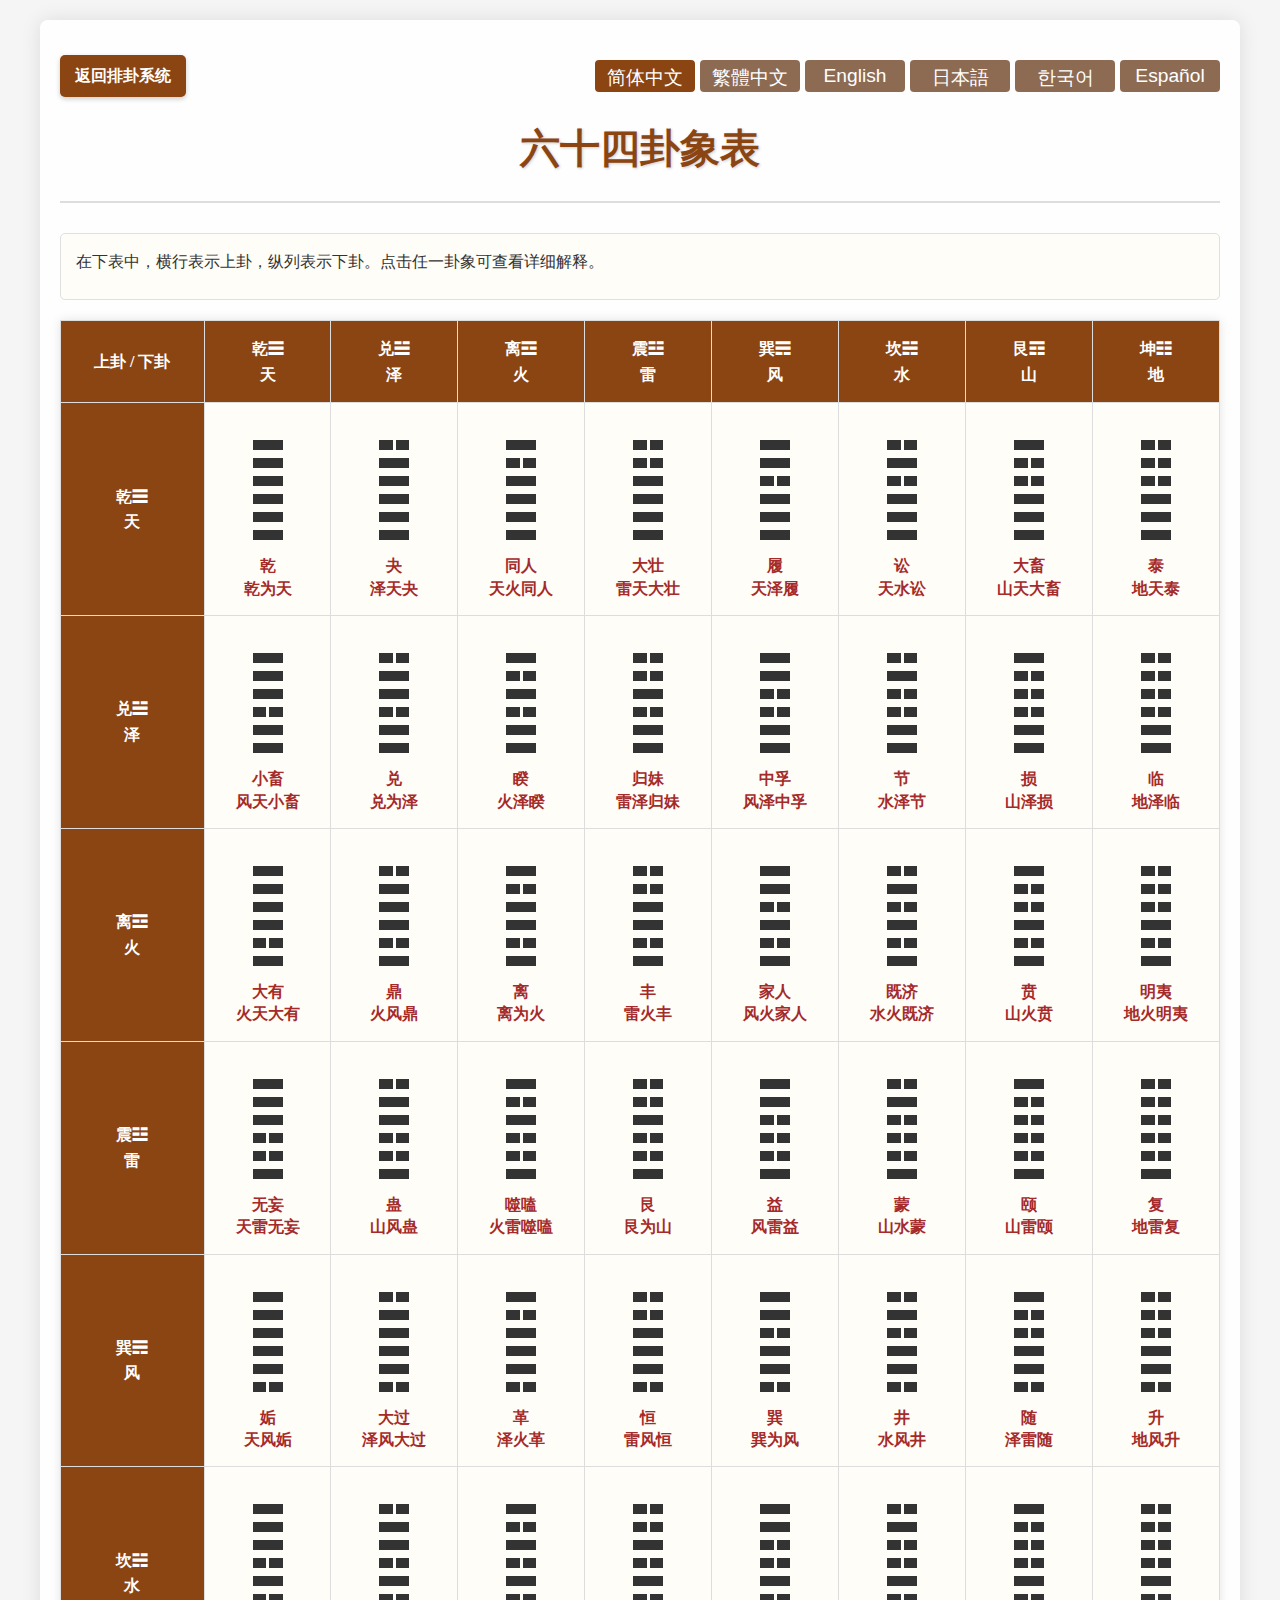
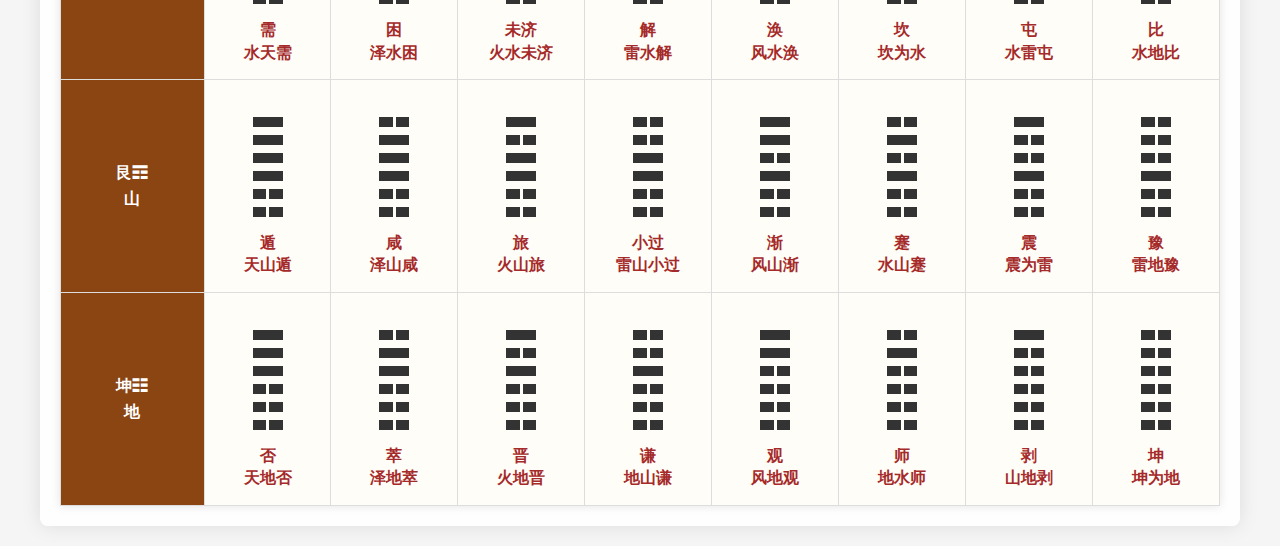
==== hexagrams.html @ 698aaeab "遯" ====
<!DOCTYPE html>
<html>
<head>
    <meta charset="UTF-8">
    <meta name="viewport" content="width=device-width, initial-scale=1.0">
    <title>六十四卦象表</title>
    <link rel="stylesheet" href="style.css">
    <!-- 添加语言加载模块 -->
    <script src="data/langLoader.js"></script>
    <!-- 添加六十四卦表功能代码 -->
    <script src="js/hexagramsTable.js"></script>
    <style>
        .hexagram-table {
            width: 100%;
            border-collapse: collapse;
            margin-top: 20px;
            background-color: rgba(255, 253, 245, 0.8);
            box-shadow: 0 0 10px rgba(0, 0, 0, 0.1);
        }
        
        .hexagram-table th, .hexagram-table td {
            border: 1px solid #ddd;
            padding: 15px;
            text-align: center;
            vertical-align: middle;
        }
        
        .hexagram-table th {
            background-color: #8B4513;
            color: white;
            font-weight: bold;
        }
        
        .hexagram-cell {
            display: flex;
            flex-direction: column;
            align-items: center;
            justify-content: center;
            height: 100%;
        }
        
        .hexagram-figure {
            display: flex;
            flex-direction: column;
            gap: 4px;
            margin-bottom: 8px;
        }
        
        .yang, .yin {
            height: 10px;
            width: 30px;
            margin: 2px 0;
        }
        
        .yang {
            background-color: #333;
        }
        
        .yin {
            display: flex;
            justify-content: space-between;
        }
        
        .yin span {
            background-color: #333;
            height: 100%;
            width: 45%;
        }
        
        .hexagram-name {
            font-weight: bold;
            margin-top: 5px;
            color: #A52A2A;
            text-align: center;
            line-height: 1.4;
        }
        
        .hexagram-name br {
            display: block;
            content: "";
            margin-top: 2px;
        }
        
        .table-instructions {
            margin: 20px 0;
            padding: 15px;
            background-color: rgba(255, 253, 245, 0.8);
            border-radius: 5px;
            border: 1px solid #e0e0e0;
        }
        
        .table-instructions p {
            margin-bottom: 10px;
        }
        
        @media (max-width: 768px) {
            .hexagram-table th, .hexagram-table td {
                padding: 8px;
                font-size: 0.9rem;
            }
            
            .yang, .yin {
                height: 6px;
                width: 20px;
            }
        }
        
        /* 弹窗样式 */
        .modal-overlay {
            position: fixed;
            top: 0;
            left: 0;
            width: 100%;
            height: 100%;
            background-color: rgba(0, 0, 0, 0.7);
            z-index: 1000;
            display: flex;
            justify-content: center;
            align-items: center;
            visibility: hidden;
            opacity: 0;
            transition: visibility 0.3s, opacity 0.3s;
        }
        
        .modal-overlay.show {
            visibility: visible;
            opacity: 1;
        }
        
        .modal-container {
            background-color: rgba(255, 253, 245, 0.95);
            border-radius: 8px;
            box-shadow: 0 0 20px rgba(0, 0, 0, 0.3);
            width: 80%;
            max-width: 700px;
            max-height: 90vh;
            overflow-y: auto;
            padding: 20px;
            position: relative;
            transform: translateY(-30px);
            transition: transform 0.3s ease-out;
        }
        
        .modal-overlay.show .modal-container {
            transform: translateY(0);
        }
        
        .modal-close {
            position: absolute;
            top: 15px;
            right: 15px;
            font-size: 24px;
            cursor: pointer;
            color: #8B4513;
            transition: color 0.2s;
            width: 30px;
            height: 30px;
            display: flex;
            align-items: center;
            justify-content: center;
            border-radius: 50%;
        }
        
        .modal-close:hover {
            color: #A52A2A;
            background-color: rgba(165, 42, 42, 0.1);
        }
        
        .modal-title {
            color: #8B4513;
            border-bottom: 2px solid #8B4513;
            padding-bottom: 10px;
            margin-bottom: 15px;
        }
        
        .modal-content {
            display: flex;
            flex-direction: column;
            gap: 20px;
        }
        
        .hexagram-info {
            display: flex;
            gap: 20px;
            align-items: center;
        }
        
        .hexagram-modal-figure {
            display: flex;
            flex-direction: column;
            gap: 4px;
        }
        
        .hexagram-modal-figure .yang,
        .hexagram-modal-figure .yin {
            height: 12px;
            width: 40px;
        }
        
        .gua-description {
            flex: 1;
        }
        
        .gua-name {
            font-size: 1.5rem;
            font-weight: bold;
            color: #A52A2A;
            margin-bottom: 5px;
        }
        
        .gua-nature {
            font-size: 1.1rem;
            color: #666;
            margin-bottom: 10px;
        }
        
        .gua-text {
            background-color: rgba(255, 255, 255, 0.7);
            padding: 10px;
            border-radius: 5px;
            border-left: 3px solid #8B4513;
        }
        
        .yao-section {
            padding-top: 10px;
            border-top: 1px solid #e0e0e0;
        }
        
        .yao-title {
            color: #8B4513;
            margin-bottom: 15px;
        }
        
        .yao-list {
            display: flex;
            flex-direction: column;
            gap: 10px;
        }
        
        .yao-item {
            display: flex;
            background-color: rgba(255, 255, 255, 0.7);
            border-radius: 5px;
            overflow: hidden;
        }
        
        .yao-position {
            background-color: #8B4513;
            color: white;
            padding: 10px;
            min-width: 60px;
            display: flex;
            align-items: center;
            justify-content: center;
            font-weight: bold;
        }
        
        .yao-text {
            padding: 10px;
            flex: 1;
        }
        
        @media (max-width: 768px) {
            .hexagram-info {
                flex-direction: column;
                align-items: center;
            }
            
            .gua-description {
                text-align: center;
            }
            
            .yao-item {
                flex-direction: column;
            }
            
            .yao-position {
                width: 100%;
                padding: 5px;
            }
        }
        
        /* 语言选择器样式 */
        .language-selector {
            display: flex;
            justify-content: flex-end;
            margin-bottom: 15px;
            gap: 15px;
        }
        
        /* 隐藏非当前语言的内容 */
        [lang]:not([lang=zh-CN]) {
            display: none;
        }
    </style>
</head>
<body>
    <div class="container">
        <nav class="navigation">
            <a href="index.html" class="nav-button">返回排卦系统</a>
            <div class="language-switcher">
                
                <button class="language-btn" data-lang="zh-CN">简体中文</button>
                <button class="language-btn" data-lang="zh-TW">繁體中文</button>
                <button class="language-btn" data-lang="en">English</button>
                <button class="language-btn" data-lang="ja">日本語</button>
                <button class="language-btn" data-lang="ko">한국어</button>
                <button class="language-btn" data-lang="es">Español</button>
            </div>
        </nav>
        
        <header>
            <h1>六十四卦象表</h1>
        </header>
        
        <div class="table-instructions" id="table-instructions">
            <!-- 表格说明文本将由JavaScript动态生成 -->
        </div>
        
        <table class="hexagram-table">
            <tbody id="hexagram-table-body">
                <!-- 表格内容将由JavaScript动态生成 -->
            </tbody>
        </table>
    </div>
    
    <!-- 卦象详情弹窗 -->
    <div class="modal-overlay" id="hexagram-modal">
        <div class="modal-container">
            <div class="modal-close" id="modal-close">&times;</div>
            <h2 class="modal-title" id="modal-title">卦象详情</h2>
            <div class="modal-content" id="modal-content">
                <!-- 卦象详细内容将由JavaScript动态生成 -->
            </div>
        </div>
    </div>
</body>
</html>
---- style.css ----
/* 全局样式 */
* {
    margin: 0;
    padding: 0;
    box-sizing: border-box;
}

body {
    font-family: "SimSun", "宋体", serif;
    line-height: 1.6;
    color: #333;
    background-color: #f5f5f5;
    background-image: url('https://api.ixiaowai.cn/gqapi/gqapi.php');
    background-size: cover;
    background-attachment: fixed;
}

.container {
    max-width: 1200px;
    margin: 20px auto;
    padding: 20px;
    background-color: rgba(255, 255, 255, 0.9);
    border-radius: 8px;
    box-shadow: 0 0 20px rgba(0, 0, 0, 0.1);
}

header {
    text-align: center;
    margin-bottom: 30px;
    padding-bottom: 20px;
    border-bottom: 2px solid #ddd;
}

h1 {
    color: #8B4513;
    font-size: 2.5rem;
    text-shadow: 1px 1px 3px rgba(0, 0, 0, 0.2);
}

h2 {
    color: #8B4513;
    font-size: 1.8rem;
    margin-bottom: 15px;
    padding-bottom: 10px;
    border-bottom: 1px solid #ddd;
}

h3 {
    color: #A52A2A;
    font-size: 1.3rem;
    margin-bottom: 10px;
}

h4 {
    color: #8B4513;
    font-size: 1.1rem;
    margin-bottom: 10px;
    margin-top: 15px;
}

/* 输入区域样式 */
.input-section {
    margin-bottom: 30px;
}

.question-input {
    display: flex;
    flex-direction: column;
    gap: 15px;
}

textarea {
    width: 100%;
    min-height: 100px;
    padding: 15px;
    border: 1px solid #ddd;
    border-radius: 5px;
    font-size: 1rem;
    resize: vertical;
    font-family: inherit;
}

.date-input {
    display: flex;
    align-items: center;
    gap: 10px;
}

.date-input label {
    font-size: 1rem;
    color: #555;
}

.date-input input {
    padding: 8px 12px;
    border: 1px solid #ddd;
    border-radius: 5px;
    font-size: 1rem;
}

button {
    align-self: center;
    background-color: #8B4513;
    color: white;
    border: none;
    padding: 12px 30px;
    border-radius: 5px;
    font-size: 1.2rem;
    cursor: pointer;
    transition: background-color 0.3s;
}

button:hover {
    background-color: #A52A2A;
}

/* 过程区域样式 */
.process-section {
    margin-bottom: 30px;
    padding: 20px;
    background-color: rgba(255, 253, 245, 0.8);
    border-radius: 5px;
    border: 1px solid #e0e0e0;
    position: relative;
    animation: fadeIn 0.5s ease-in-out;
}

@keyframes fadeIn {
    from { opacity: 0; transform: translateY(20px); }
    to { opacity: 1; transform: translateY(0); }
}

.process-intro {
    margin-bottom: 25px;
    border-bottom: 1px dashed #ddd;
    padding-bottom: 15px;
    text-align: center;
}

.process-intro h3 {
    color: #8B4513;
    font-size: 1.5rem;
    margin-bottom: 10px;
}

/* 卡片容器样式 */
.process-cards-container {
    display: flex;
    flex-direction: column;
    gap: 20px;
}

.process-cards-row {
    display: flex;
    justify-content: space-between;
    gap: 15px;
}

/* 卡片样式 */
.process-card {
    flex: 1;
    background-color: white;
    border-radius: 8px;
    box-shadow: 0 2px 8px rgba(0,0,0,0.1);
    overflow: hidden;
    transition: transform 0.3s, box-shadow 0.3s;
    cursor: pointer;
    display: flex;
    flex-direction: column;
    height: 300px;
    position: relative;
    border: 1px solid #e0e0e0;
}

.process-card:hover {
    transform: translateY(-5px);
    box-shadow: 0 8px 25px rgba(139, 69, 19, 0.2);
    border-color: #8B4513;
}

.process-card-header {
    background-color: #8B4513;
    color: white;
    padding: 12px;
    text-align: center;
    font-weight: bold;
    font-size: 1.1rem;
    position: relative;
}

.process-card-header::after {
    content: '';
    position: absolute;
    bottom: 0;
    left: 0;
    width: 100%;
    height: 5px;
    background: linear-gradient(to right, #8B4513, #D2B48C, #8B4513);
}

.process-card-content {
    flex: 1;
    padding: 18px;
    overflow-y: auto;
    font-size: 0.9rem;
    line-height: 1.6;
    max-height: 230px;
    color: #555;
}

.process-card-content p {
    margin-bottom: 8px;
}

.process-card-content strong {
    color: #8B4513;
    font-weight: bold;
}

/* 自定义滚动条样式 */
.process-card-content::-webkit-scrollbar {
    width: 6px;
}

.process-card-content::-webkit-scrollbar-track {
    background: #f1f1f1;
    border-radius: 10px;
}

.process-card-content::-webkit-scrollbar-thumb {
    background: #8B4513;
    border-radius: 10px;
}

.process-card-content::-webkit-scrollbar-thumb:hover {
    background: #A52A2A;
}

.process-card-footer {
    padding: 12px;
    text-align: center;
    background-color: #f9f9f9;
    border-top: 1px solid #eee;
    font-weight: bold;
    font-size: 1rem;
}

/* 动态爻样式 */
.dynamic-yao .process-card-header {
    background-color: #A52A2A;
}

.dynamic-yao .process-card-header::after {
    background: linear-gradient(to right, #A52A2A, #FFB6C1, #A52A2A);
}

.dynamic-yao .process-card-footer {
    color: #A52A2A;
    background-color: #FFF0F0;
}

.yang-yao .process-card-footer {
    color: #333;
}

.yin-yao .process-card-footer {
    color: #3f51b5;
}

/* 响应式调整 */
@media (max-width: 768px) {
    .process-cards-row {
        flex-direction: column;
    }
    
    .process-card {
        height: auto;
        min-height: 200px;
        margin-bottom: 15px;
    }
}

/* 结果区域样式 */
.result-section {
    padding: 20px;
    background-color: rgba(255, 253, 245, 0.8);
    border-radius: 5px;
    border: 1px solid #e0e0e0;
}

.date-info {
    background-color: white;
    padding: 15px;
    margin-bottom: 20px;
    border-radius: 5px;
    text-align: center;
    font-size: 1.1rem;
    color: #8B4513;
    box-shadow: 0 0 10px rgba(0, 0, 0, 0.05);
}

.hexagram-container {
    display: flex;
    flex-wrap: wrap;
    gap: 30px;
    justify-content: center;
    margin-bottom: 30px;
}

.hexagram {
    flex: 1;
    min-width: 300px;
    padding: 20px;
    background-color: white;
    border-radius: 5px;
    box-shadow: 0 0 10px rgba(0, 0, 0, 0.05);
}

.hexagram-figure {
    display: flex;
    flex-direction: column;
    gap: 8px;
    margin: 20px 0;
    align-items: center;
}

.yao {
    width: 150px;
    height: 15px;
    display: flex;
    justify-content: center;
    align-items: center;
}

.yang {
    background-color: #333;
}

.yin {
    display: flex;
    justify-content: space-between;
}

.yin span {
    width: 45%;
    height: 15px;
    background-color: #333;
}

.changing {
    position: relative;
}

.changing::after {
    content: attr(data-mark);
    position: absolute;
    right: -30px;
    font-size: 20px;
    color: #A52A2A;
}

.hexagram-text {
    margin: 20px 0;
    line-height: 1.6;
    text-align: justify;
    white-space: pre-line;
    padding: 15px;
    background-color: rgba(255, 253, 240, 0.8);
    border-radius: 5px;
    border-left: 4px solid #8B4513;
    height: 150px;
    overflow-y: auto;
}

/* 自定义滚动条样式 */
.hexagram-text::-webkit-scrollbar {
    width: 6px;
}

.hexagram-text::-webkit-scrollbar-track {
    background: #f1f1f1;
    border-radius: 10px;
}

.hexagram-text::-webkit-scrollbar-thumb {
    background: #8B4513;
    border-radius: 10px;
}

.hexagram-text::-webkit-scrollbar-thumb:hover {
    background: #A52A2A;
}

.yao-texts {
    margin-top: 25px;
    padding-top: 15px;
    border-top: 1px solid #eee;
}

.yao-text-container {
    margin-top: 10px;
}

.yao-text-item {
    margin-bottom: 15px;
    padding: 10px;
    background-color: #f9f9f9;
    border-left: 3px solid #8B4513;
    border-radius: 3px;
}

.yao-text-item.highlighted {
    background-color: #fff3e0;
    border-left-color: #FF8C00;
}

.yao-position {
    font-weight: bold;
    color: #8B4513;
    margin-bottom: 5px;
}

/* 详细信息样式 */
.detailed-info {
    background-color: white;
    padding: 20px;
    border-radius: 5px;
    box-shadow: 0 0 10px rgba(0, 0, 0, 0.05);
}

.info-grid {
    display: flex;
    flex-wrap: wrap;
    gap: 10px;
    margin-bottom: 10px;
}

.info-item {
    flex: 1;
    min-width: 200px;
    padding: 15px;
    background-color: #f9f9f9;
    border-radius: 5px;
    border-left: 4px solid #8B4513;
}

/* 六亲信息样式 */
.liuqin-info {
    margin: 20px 0;
    padding: 15px;
    background-color: #f9f9f9;
    border-radius: 5px;
    border: 1px solid #e0e0e0;
}

.liuqin-table {
    width: 100%;
    border-collapse: collapse;
    margin-top: 10px;
}

.liuqin-table td {
    padding: 8px;
    border-bottom: 1px solid #eee;
}

.liuqin-table tr:last-child td {
    border-bottom: none;
}

.liuqin-table td:first-child {
    width: 80px;
    text-align: center;
}

/* 六亲样式 */
.liuqin-xiongdi {
    color: #555555;
    font-weight: bold;
}

.liuqin-zisun {
    color: #4CAF50;
    font-weight: bold;
}

.liuqin-qicai {
    color: #FF9800;
    font-weight: bold;
}

.liuqin-guanghui {
    color: #F44336;
    font-weight: bold;
}

.liuqin-fumu {
    color: #2196F3;
    font-weight: bold;
}

#yao-details {
    margin-top: 20px;
}

#yao-table {
    width: 100%;
    border-collapse: collapse;
    margin-top: 10px;
}

#yao-table th, 
#yao-table td {
    padding: 10px;
    text-align: center;
    border: 1px solid #ddd;
}

#yao-table th {
    background-color: #f5f5f5;
    font-weight: bold;
}

#yao-table tr:nth-child(even) {
    background-color: #f9f9f9;
}

/* 变爻样式 */
#yao-table .changing-yao {
    background-color: #FFF8E1;
}

#yao-table .changed-value {
    font-weight: bold;
    color: #D32F2F;
}

/* 表头样式优化 */
#yao-table thead th {
    background-color: #8B4513;
    color: white;
    font-weight: normal;
}

#yao-table thead tr:nth-child(2) th {
    background-color: #A67B5B;
    font-size: 0.9em;
}

.wuxing-jin {
    color: #BCA37F;
}

.wuxing-mu {
    color: #7D9D9C;
}

.wuxing-shui {
    color: #576CBC;
}

.wuxing-huo {
    color: #CF0A0A;
}

.wuxing-tu {
    color: #D4A657;
}

#dynamic-info {
    margin-top: 30px;
    padding-top: 20px;
    border-top: 1px dashed #ddd;
}

#dynamic-details {
    padding: 15px;
    background-color: #f9f9f9;
    border-radius: 5px;
    margin-top: 10px;
}

/* 响应式设计 */
@media (max-width: 768px) {
    .container {
        margin: 10px;
        padding: 15px;
    }
    
    h1 {
        font-size: 2rem;
    }
    
    .hexagram-container {
        flex-direction: column;
    }
    
    .hexagram {
        min-width: 100%;
    }
    
    .info-item {
        min-width: 100%;
    }
    
    #yao-table {
        font-size: 0.9rem;
    }
}

/* 五行关系样式 */
.wuxing-relation-sheng {
    color: #4CAF50;
    font-weight: bold;
}

.wuxing-relation-ke {
    color: #F44336;
    font-weight: bold;
}

/* 添加日辰信息样式 */
#rizhi-info {
    margin: 15px 0;
    padding: 15px;
    background-color: #fff8e1;
    border-radius: 5px;
    border-left: 4px solid #FFB300;
}

#rizhi-info p:first-child {
    font-weight: bold;
    color: #8B4513;
    font-size: 1.1rem;
    margin-bottom: 10px;
}

#rizhi-info ul {
    margin-top: 8px;
    margin-left: 20px;
}

#rizhi-info li {
    margin-bottom: 5px;
}

/* 添加月建信息样式 */
#yuejian-info {
    margin: 15px 0;
    padding: 15px;
    background-color: #e8f5e9;
    border-radius: 5px;
    border-left: 4px solid #4CAF50;
}

#yuejian-info p:first-child {
    font-weight: bold;
    color: #2E7D32;
    font-size: 1.1rem;
    margin-bottom: 10px;
}

#yuejian-info ul {
    margin-top: 8px;
    margin-left: 20px;
}

#yuejian-info li {
    margin-bottom: 5px;
}

/* 动爻与日辰关系的额外说明样式 */
.dynamic-note {
    color: #9C27B0;
    font-size: 0.9em;
    font-style: italic;
    margin-left: 4px;
}

/* 导航按钮样式 */
.navigation {
    display: flex;
    justify-content: space-between;
    margin-top: 15px;
    margin-bottom: 20px;
}

.nav-button {
    background-color: #8B4513;
    color: white;
    text-decoration: none;
    padding: 8px 15px;
    border-radius: 5px;
    transition: background-color 0.3s, transform 0.2s;
    font-weight: bold;
    box-shadow: 0 2px 5px rgba(0, 0, 0, 0.2);
    display: inline-block;
}

.nav-button:hover {
    background-color: #A52A2A;
    transform: translateY(-2px);
    box-shadow: 0 4px 8px rgba(0, 0, 0, 0.2);
}

.nav-button:active {
    transform: translateY(0);
    box-shadow: 0 2px 3px rgba(0, 0, 0, 0.2);
}

/* 语言切换器样式 */
.language-switcher {
    display: flex;
    flex-wrap: wrap;
    justify-content: flex-end;
    gap: 5px;
}

.language-btn {
    background-color: #8d6b53;
    border: 0px solid #ddd;
    padding: 5px 10px;
    border-radius: 4px;
    cursor: pointer;
    transition: all 0.2s;
    width: 100px;
    height: 32px;
    text-align: center;
    color: white;
}

.language-btn:hover {
    background-color: #ffa424;
}

.language-btn.active {
    background-color: #8B4513;
    color: white;
    border-color: #8B4513;
}
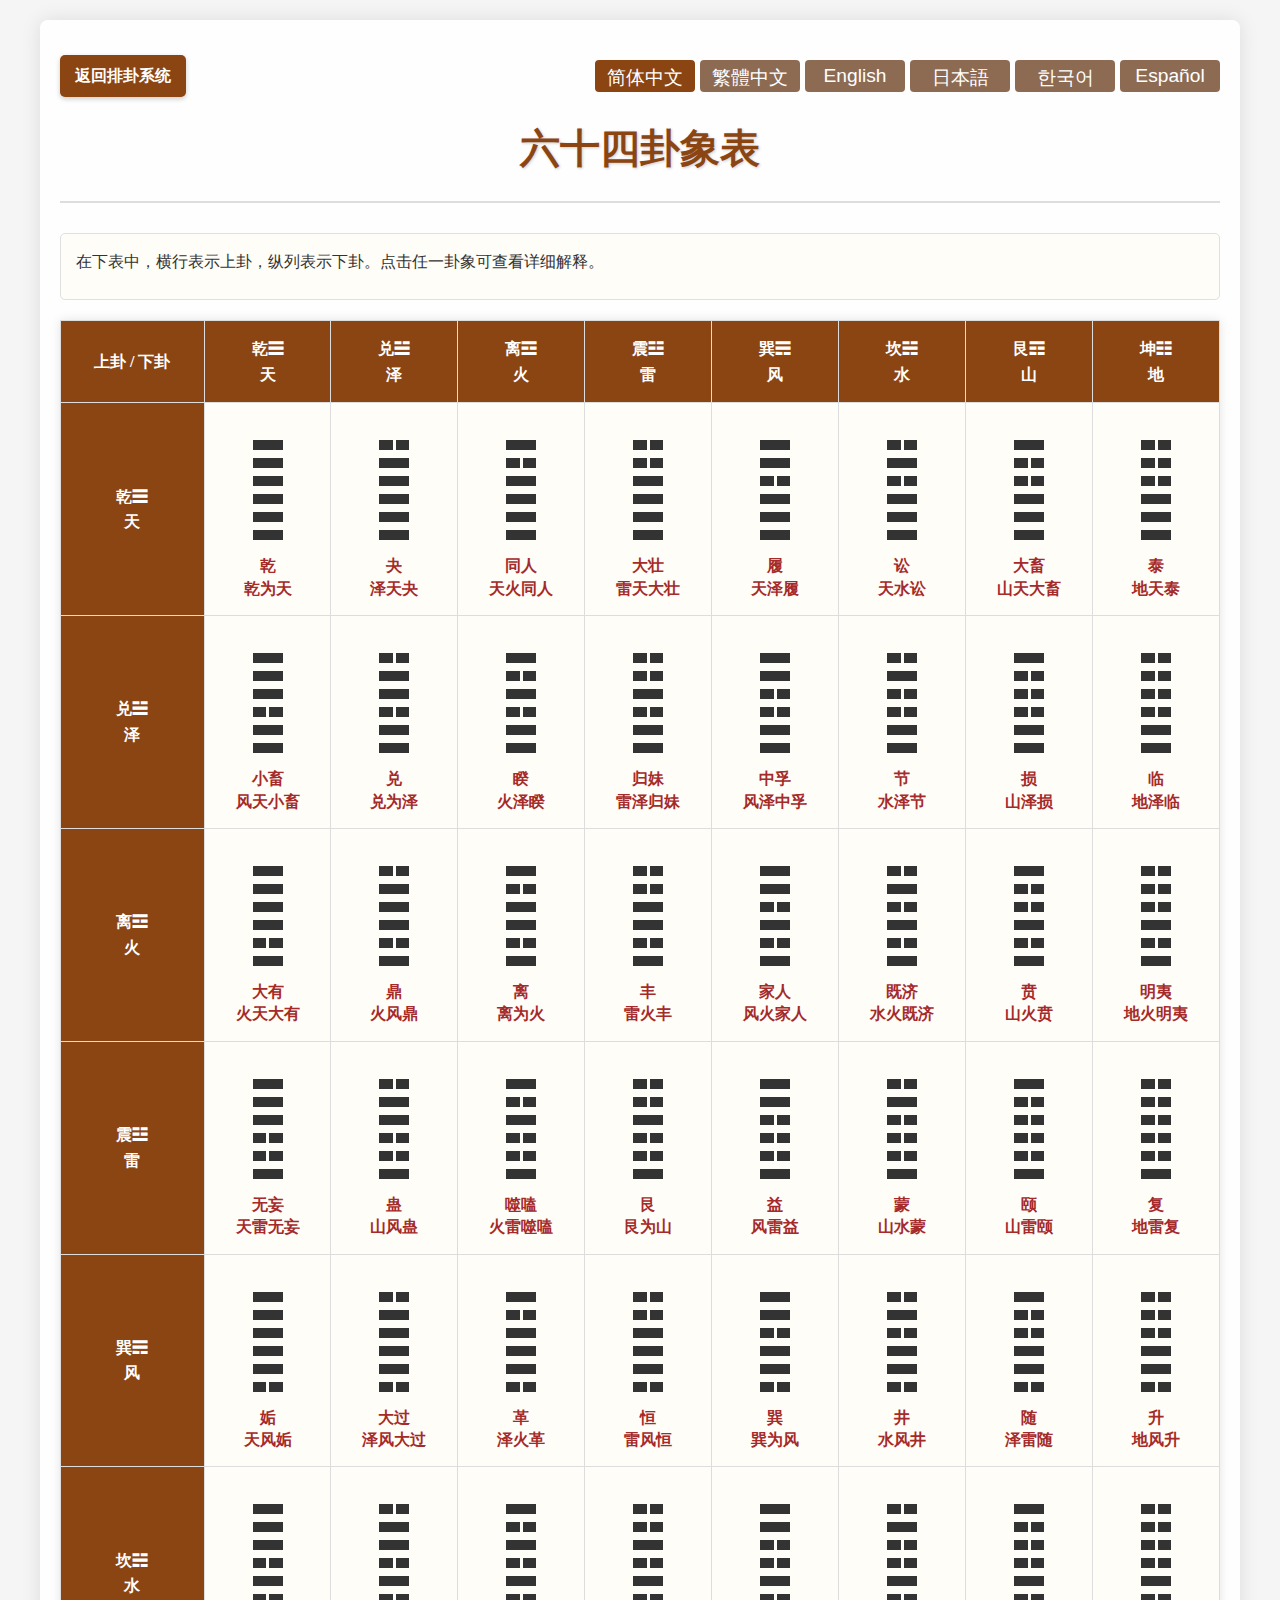
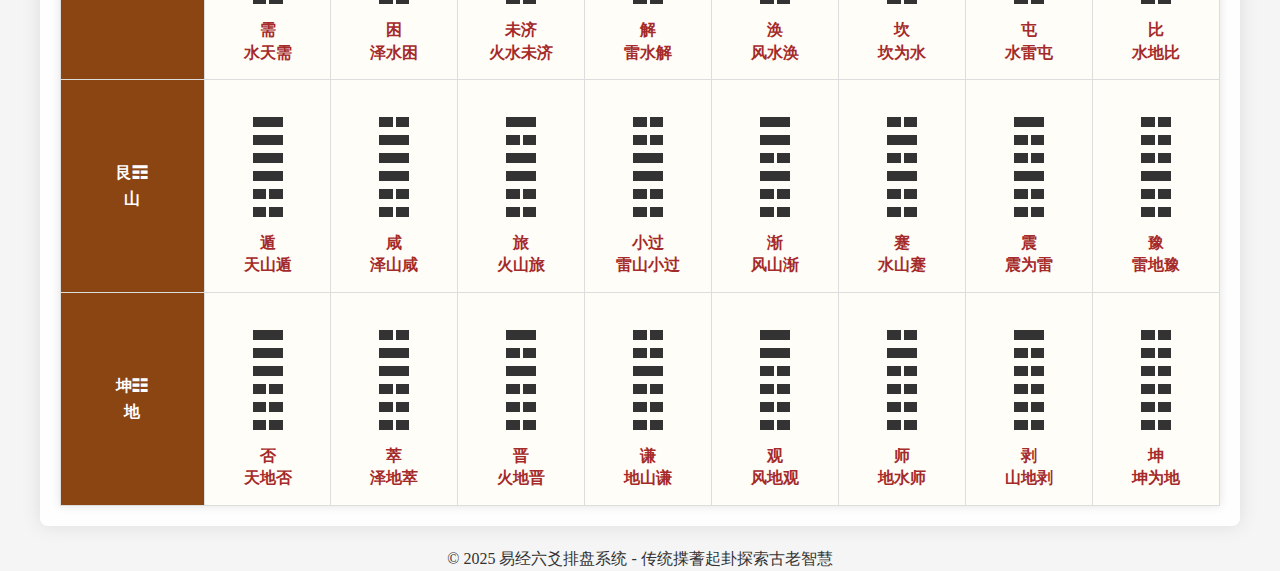
==== commit 6cb09284: "update" ====
--- a/hexagrams.html
+++ b/hexagrams.html
@@ -3,7 +3,25 @@
 <head>
     <meta charset="UTF-8">
     <meta name="viewport" content="width=device-width, initial-scale=1.0">
-    <title>六十四卦象表</title>
+    <title id="page-title">蓍草六爻排盘 - 易经占卜系统 | I Ching Divination | 易経占い | 역경점 | Adivinación I Ching</title>
+    <meta name="description" content="传统蓍草六爻易经占卜系统，提供详细的排卦过程，适用于个人决策、事业规划和人生指引。Traditional yarrow stalk I Ching divination system. 伝統的な筮竹を使用した易経占いシステム。전통적인 시초 역경점술 시스템. Sistema tradicional de adivinación I Ching con tallos de milenrama.">
+    <meta name="keywords" content="易经,六爻,蓍草,占卜,卦象,预测,I Ching,Yi Jing,Divination,Hexagram,易経,占い,六爻,筮竹,역경,육효,점술,시초,I Ching,Hexagrama,Adivinación">
+    <meta name="author" content="SixYao">
+    <meta name="robots" content="index, follow">
+    
+    <!-- 社交媒体分享优化 -->
+    <meta property="og:title" content="蓍草六爻排盘 - 易经占卜系统">
+    <meta property="og:description" content="传统蓍草六爻易经占卜系统，提供准确的卦象解读和详细的排卦过程">
+    <meta property="og:image" content="https://www.sixyao.xyz/images/sixyao-preview.jpg">
+    <meta property="og:url" content="https://www.sixyao.xyz/index.html">
+    <meta property="og:type" content="website">
+    <meta property="og:site_name" content="易经六爻">
+    
+    <!-- Twitter Card -->
+    <meta name="twitter:card" content="summary_large_image">
+    <meta name="twitter:title" content="蓍草六爻排盘 - 易经占卜系统">
+    <meta name="twitter:description" content="传统蓍草六爻易经占卜系统，提供准确的卦象解读和详细的排卦过程">
+    <meta name="twitter:image" content="https://www.sixyao.xyz/images/sixyao-preview.jpg">
     <link rel="stylesheet" href="style.css">
     <!-- 添加语言加载模块 -->
     <script src="data/langLoader.js"></script>
@@ -334,5 +352,15 @@
             </div>
         </div>
     </div>
+    <footer>
+        <p style="text-align: center;">© <span id="current-year">2025</span> 易经六爻排盘系统 - 传统揲蓍起卦探索古老智慧</p>
+        <!-- <nav class="footer-nav">
+            <a href="about.html">关于我们</a>
+            <a href="privacy.html">隐私政策</a>
+            <a href="terms.html">使用条款</a>
+            <a href="contact.html">联系我们</a>
+        </nav> -->
+    </footer>
+</div>
 </body>
 </html> 